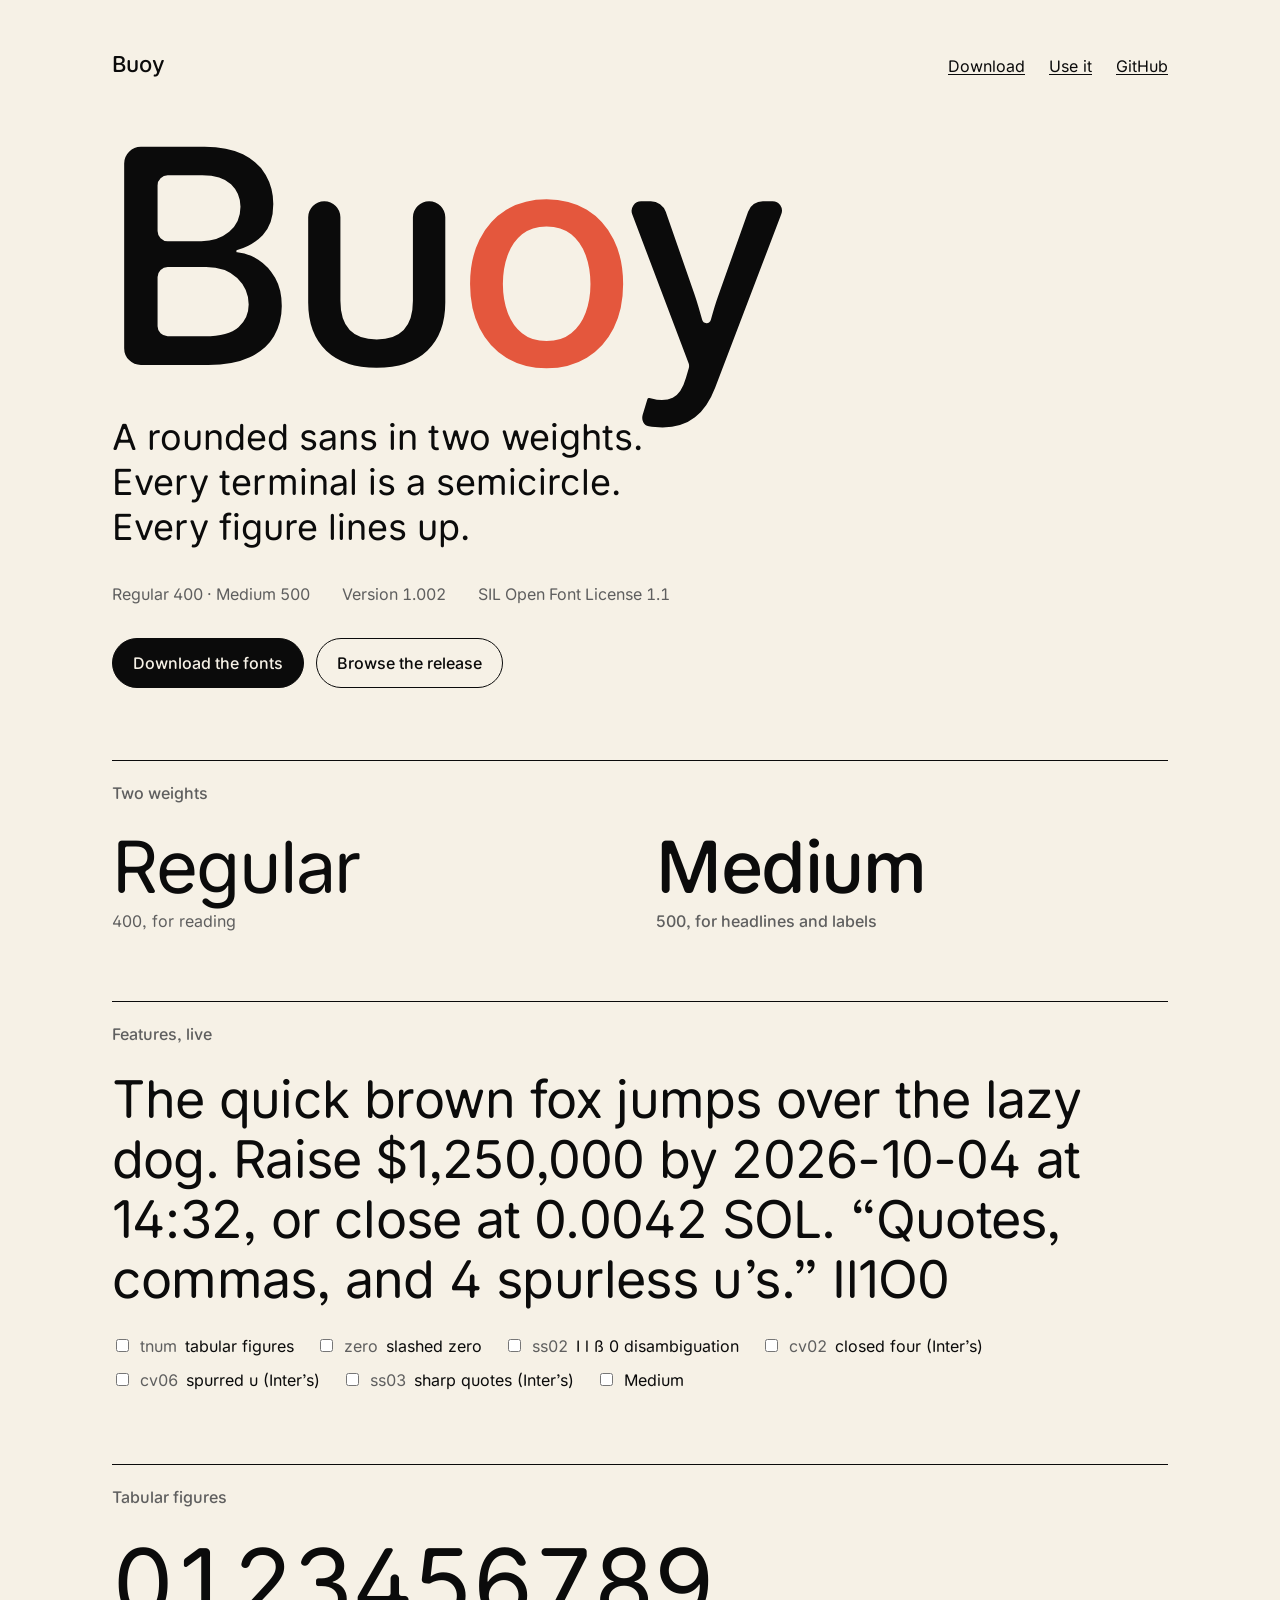
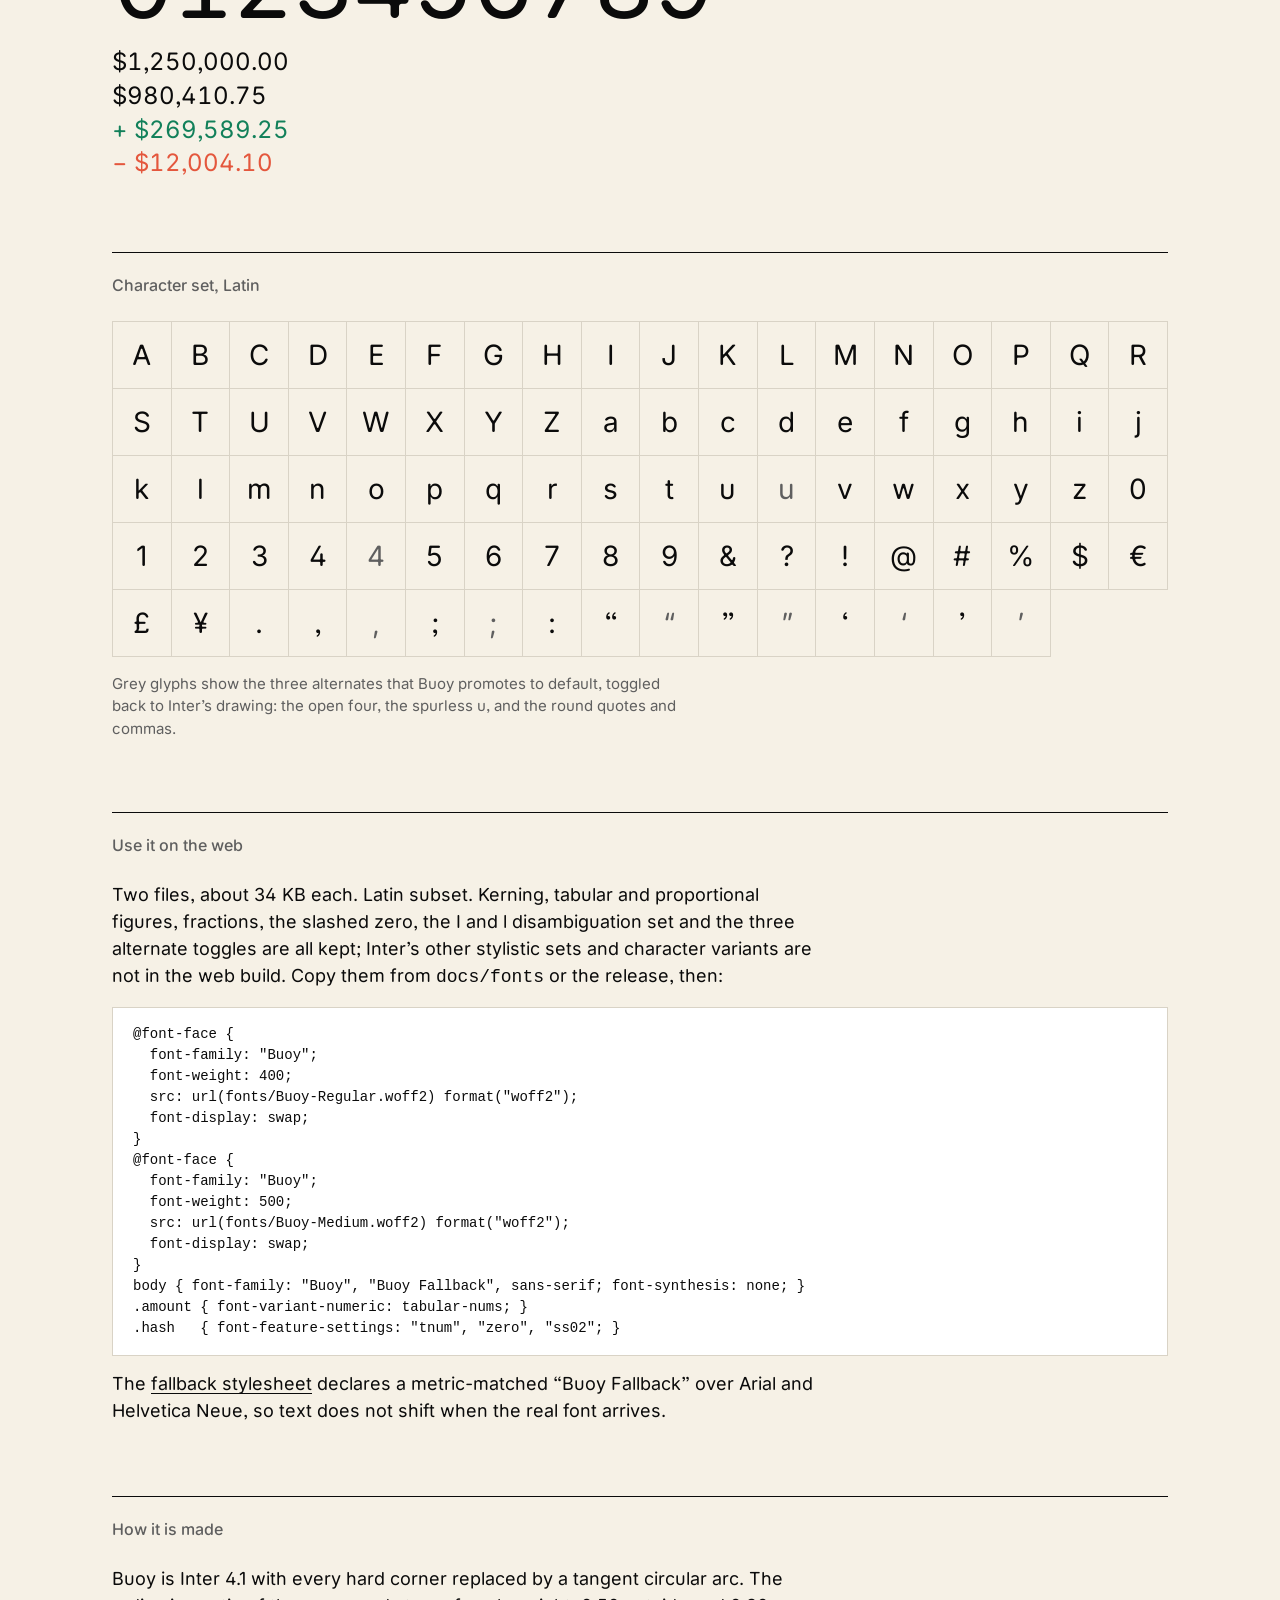
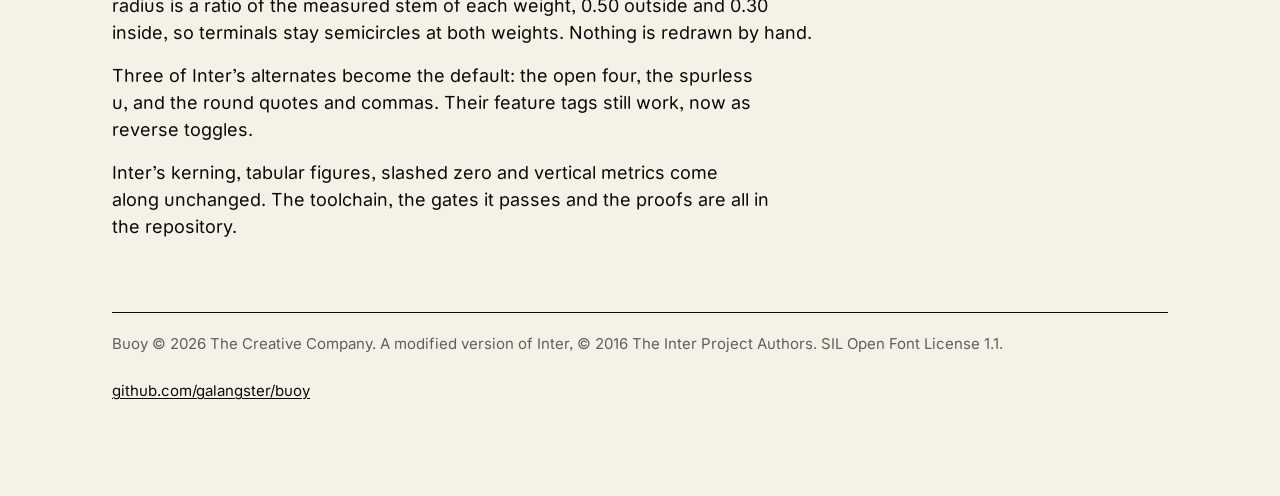
==== docs/index.html @ 255d71ea "Buoy v1.002: The Creative Company, and the claims the audit could not back A 99-agent audit across f" ====
<!doctype html>
<html lang="en">
<head>
<meta charset="utf-8">
<meta name="viewport" content="width=device-width, initial-scale=1">
<title>Buoy</title>
<meta name="description" content="Buoy is a rounded sans in two weights, derived from Inter. Free under the SIL Open Font License.">
<link rel="icon" href="data:image/svg+xml,%3Csvg xmlns='http://www.w3.org/2000/svg' viewBox='0 0 32 32'%3E%3Crect width='32' height='32' fill='%23f6f1e6'/%3E%3Ccircle cx='16' cy='16' r='9' fill='none' stroke='%230b0b0b' stroke-width='5'/%3E%3C/svg%3E">
<meta property="og:type" content="website">
<meta property="og:title" content="Buoy">
<meta property="og:description" content="A rounded sans in two weights. Every terminal is a semicircle. Every figure lines up.">
<meta property="og:url" content="https://galangster.github.io/buoy/">
<meta property="og:image" content="https://galangster.github.io/buoy/hero.png">
<meta name="twitter:card" content="summary_large_image">
<style>
  @font-face { font-family: "Buoy"; font-weight: 400; font-style: normal; font-display: swap; src: url(fonts/Buoy-Regular.woff2) format("woff2"); }
  @font-face { font-family: "Buoy"; font-weight: 500; font-style: normal; font-display: swap; src: url(fonts/Buoy-Medium.woff2) format("woff2"); }
  :root { --paper: #f6f1e6; --ink: #0b0b0b; --soft: #5f5f5f; --line: #d9d3c6; --accent: #e4573d; }
  * { box-sizing: border-box; }
  html { color-scheme: light; }
  body { margin: 0; background: var(--paper); color: var(--ink); font-family: "Buoy", "Helvetica Neue", Arial, sans-serif; font-weight: 400; font-synthesis: none; -webkit-font-smoothing: antialiased; line-height: 1.5; }
  a { color: var(--ink); text-decoration-thickness: 1px; text-underline-offset: 0.14em; }
  a:hover { color: var(--accent); }
  main { max-width: 1120px; margin: 0 auto; padding: 48px 32px 96px; }
  header { display: flex; justify-content: space-between; align-items: baseline; gap: 24px; flex-wrap: wrap; }
  header nav { display: flex; gap: 24px; font-size: 16px; }
  .brand { font-weight: 500; font-size: 22px; }
  .wordmark { font-weight: 500; font-size: clamp(120px, 26vw, 300px); line-height: 0.9; letter-spacing: -0.035em; margin: 40px 0 8px -0.04em; }
  .wordmark span { color: var(--accent); }
  .statement { font-size: clamp(24px, 3.2vw, 36px); line-height: 1.25; max-width: 24ch; margin: 24px 0 0; text-wrap: balance; }
  .meta { display: flex; gap: 32px; flex-wrap: wrap; margin: 32px 0 0; color: var(--soft); font-size: 16px; font-variant-numeric: tabular-nums; }
  .cta { display: flex; gap: 12px; flex-wrap: wrap; margin: 32px 0 0; }
  .cta a { display: inline-block; padding: 12px 20px; border: 1.5px solid var(--ink); border-radius: 999px; text-decoration: none; font-weight: 500; font-size: 16px; }
  .cta a.primary { background: var(--ink); color: var(--paper); }
  .cta a.primary:hover { background: var(--accent); border-color: var(--accent); color: var(--paper); }
  section { border-top: 1.5px solid var(--ink); margin-top: 72px; padding-top: 20px; }
  h2 { font-size: 16px; font-weight: 500; margin: 0 0 24px; color: var(--soft); }
  .weights { display: grid; grid-template-columns: repeat(2, minmax(0, 1fr)); gap: 32px; }
  .weights div { font-size: clamp(40px, 6vw, 72px); line-height: 1.05; letter-spacing: -0.02em; }
  .weights small { display: block; font-size: 16px; letter-spacing: 0; color: var(--soft); margin-top: 8px; }
  .sample { font-size: clamp(28px, 4.4vw, 52px); line-height: 1.15; letter-spacing: -0.015em; margin: 0 0 24px; text-wrap: pretty; }
  .toggles { display: flex; gap: 10px 22px; flex-wrap: wrap; font-size: 16px; }
  .toggles label { display: inline-flex; gap: 8px; align-items: center; cursor: pointer; }
  .toggles code { font-family: inherit; font-variant-numeric: tabular-nums; color: var(--soft); }
  .numerals { font-size: clamp(40px, 8vw, 96px); letter-spacing: -0.02em; line-height: 1.05; font-variant-numeric: tabular-nums; }
  .column { font-size: 24px; font-variant-numeric: tabular-nums; line-height: 1.4; margin-top: 12px; }
  .column .up { color: #12805a; }
  .column .down { color: var(--accent); }
  .grid { display: grid; grid-template-columns: repeat(auto-fill, minmax(56px, 1fr)); border-top: 1px solid var(--line); border-left: 1px solid var(--line); }
  .grid span { padding: 12px 0; text-align: center; font-size: 28px; border-right: 1px solid var(--line); border-bottom: 1px solid var(--line); }
  .grid span.alt { font-feature-settings: "cv02", "cv06", "ss03"; color: var(--soft); }
  .prose { max-width: 64ch; font-size: 18px; }
  .prose p { margin: 0 0 16px; text-wrap: pretty; }
  pre { background: #fff; border: 1px solid var(--line); padding: 16px 20px; overflow-x: auto; font: 14px/1.5 ui-monospace, "SF Mono", Menlo, monospace; }
  footer { margin-top: 72px; padding-top: 20px; border-top: 1.5px solid var(--ink); color: var(--soft); font-size: 15px; display: flex; justify-content: space-between; gap: 24px; flex-wrap: wrap; }
  @media (max-width: 640px) { .weights { grid-template-columns: 1fr; } main { padding: 32px 20px 64px; } }
</style>
</head>
<body>
<main>
  <header>
    <div class="brand">Buoy</div>
    <nav>
      <a href="#download">Download</a>
      <a href="#use">Use it</a>
      <a href="https://github.com/galangster/buoy">GitHub</a>
    </nav>
  </header>

  <h1 class="wordmark">Bu<span>o</span>y</h1>
  <p class="statement">A rounded sans in two weights. Every terminal is a semicircle. Every figure lines up.</p>
  <div class="meta">
    <span>Regular 400 · Medium 500</span>
    <span>Version 1.002</span>
    <span>SIL Open Font License 1.1</span>
  </div>
  <div class="cta" id="download">
    <a class="primary" href="https://github.com/galangster/buoy/releases/latest">Download the fonts</a>
    <a href="https://github.com/galangster/buoy/tree/main/release/v1.002">Browse the release</a>
  </div>

  <section>
    <h2>Two weights</h2>
    <div class="weights">
      <div style="font-weight: 400;">Regular<small>400, for reading</small></div>
      <div style="font-weight: 500;">Medium<small>500, for headlines and labels</small></div>
    </div>
  </section>

  <section>
    <h2>Features, live</h2>
    <p class="sample" id="sample">The quick brown fox jumps over the lazy dog. Raise $1,250,000 by 2026-10-04 at 14:32, or close at 0.0042 SOL. “Quotes, commas, and 4 spurless u’s.” Il1O0</p>
    <div class="toggles">
      <label><input type="checkbox" data-tag="tnum"> <code>tnum</code> tabular figures</label>
      <label><input type="checkbox" data-tag="zero"> <code>zero</code> slashed zero</label>
      <label><input type="checkbox" data-tag="ss02"> <code>ss02</code> I l ß 0 disambiguation</label>
      <label><input type="checkbox" data-tag="cv02"> <code>cv02</code> closed four (Inter’s)</label>
      <label><input type="checkbox" data-tag="cv06"> <code>cv06</code> spurred u (Inter’s)</label>
      <label><input type="checkbox" data-tag="ss03"> <code>ss03</code> sharp quotes (Inter’s)</label>
      <label><input type="checkbox" data-weight="500"> Medium</label>
    </div>
  </section>

  <section>
    <h2>Tabular figures</h2>
    <div class="numerals">0123456789</div>
    <div class="column">
      <div>$1,250,000.00</div>
      <div>$980,410.75</div>
      <div class="up">+ $269,589.25</div>
      <div class="down">− $12,004.10</div>
    </div>
  </section>

  <section>
    <h2>Character set, Latin</h2>
    <div class="grid" id="grid"></div>
    <p class="prose" style="margin-top: 16px; color: var(--soft); font-size: 15px;">Grey glyphs show the three alternates that Buoy promotes to default, toggled back to Inter’s drawing: the open four, the spurless u, and the round quotes and commas.</p>
  </section>

  <section id="use">
    <h2>Use it on the web</h2>
    <div class="prose">
      <p>Two files, about 34 KB each. Latin subset. Kerning, tabular and proportional figures, fractions, the slashed zero, the I and l disambiguation set and the three alternate toggles are all kept; Inter’s other stylistic sets and character variants are not in the web build. Copy them from <code>docs/fonts</code> or the release, then:</p>
    </div>
<pre>@font-face {
  font-family: "Buoy";
  font-weight: 400;
  src: url(fonts/Buoy-Regular.woff2) format("woff2");
  font-display: swap;
}
@font-face {
  font-family: "Buoy";
  font-weight: 500;
  src: url(fonts/Buoy-Medium.woff2) format("woff2");
  font-display: swap;
}
body { font-family: "Buoy", "Buoy Fallback", sans-serif; font-synthesis: none; }
.amount { font-variant-numeric: tabular-nums; }
.hash   { font-feature-settings: "tnum", "zero", "ss02"; }</pre>
    <div class="prose">
      <p>The <a href="fallback.css">fallback stylesheet</a> declares a metric-matched “Buoy Fallback” over Arial and Helvetica Neue, so text does not shift when the real font arrives.</p>
    </div>
  </section>

  <section>
    <h2>How it is made</h2>
    <div class="prose">
      <p>Buoy is Inter 4.1 with every hard corner replaced by a tangent circular arc. The radius is a ratio of the measured stem of each weight, 0.50 outside and 0.30 inside, so terminals stay semicircles at both weights. Nothing is redrawn by hand.</p>
      <p>Three of Inter’s alternates become the default: the open four, the spurless u, and the round quotes and commas. Their feature tags still work, now as reverse toggles.</p>
      <p>Inter’s kerning, tabular figures, slashed zero and vertical metrics come along unchanged. The toolchain, the gates it passes and the proofs are all in the repository.</p>
    </div>
  </section>

  <footer>
    <span>Buoy © 2026 The Creative Company. A modified version of Inter, © 2016 The Inter Project Authors. SIL Open Font License 1.1.</span>
    <a href="https://github.com/galangster/buoy">github.com/galangster/buoy</a>
  </footer>
</main>
<script>
  (function () {
    var sample = document.getElementById('sample');
    var boxes = document.querySelectorAll('.toggles input');
    function apply() {
      var tags = [];
      boxes.forEach(function (b) {
        if (b.dataset.tag && b.checked) tags.push('"' + b.dataset.tag + '"');
        if (b.dataset.weight) sample.style.fontWeight = b.checked ? b.dataset.weight : '400';
      });
      sample.style.fontFeatureSettings = tags.length ? tags.join(', ') : 'normal';
    }
    boxes.forEach(function (b) { b.addEventListener('change', apply); });
    apply();   // browsers restore checkbox state across a reload; start in sync
    var grid = document.getElementById('grid');
    var chars = 'ABCDEFGHIJKLMNOPQRSTUVWXYZabcdefghijklmnopqrstuvwxyz0123456789&?!@#%$€£¥.,;:“”‘’';
    var alts = { '4': 1, 'u': 1, '“': 1, '”': 1, '‘': 1, '’': 1, ',': 1, ';': 1 };
    var html = '';
    for (var i = 0; i < chars.length; i++) {
      var c = chars[i];
      html += '<span>' + c + '</span>';
      if (alts[c]) html += '<span class="alt">' + c + '</span>';
    }
    grid.innerHTML = html;
  })();
</script>
</body>
</html>
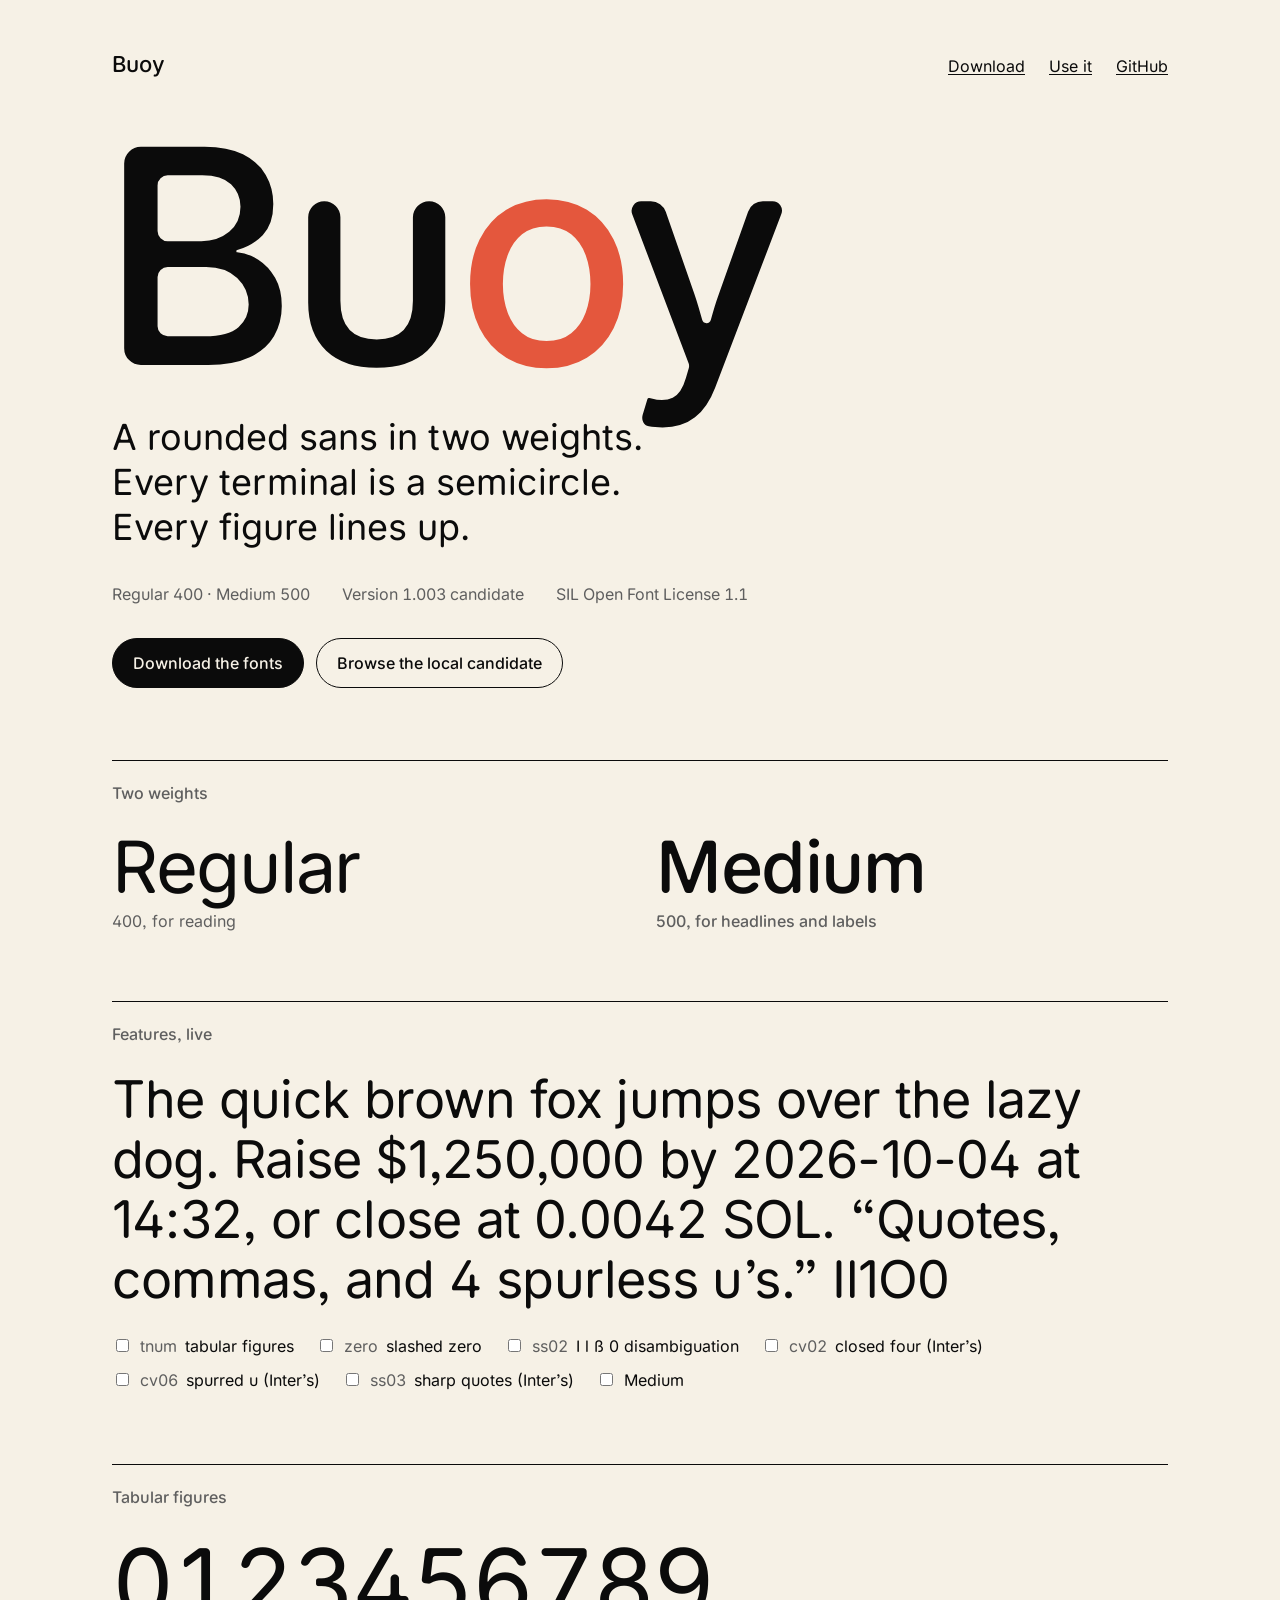
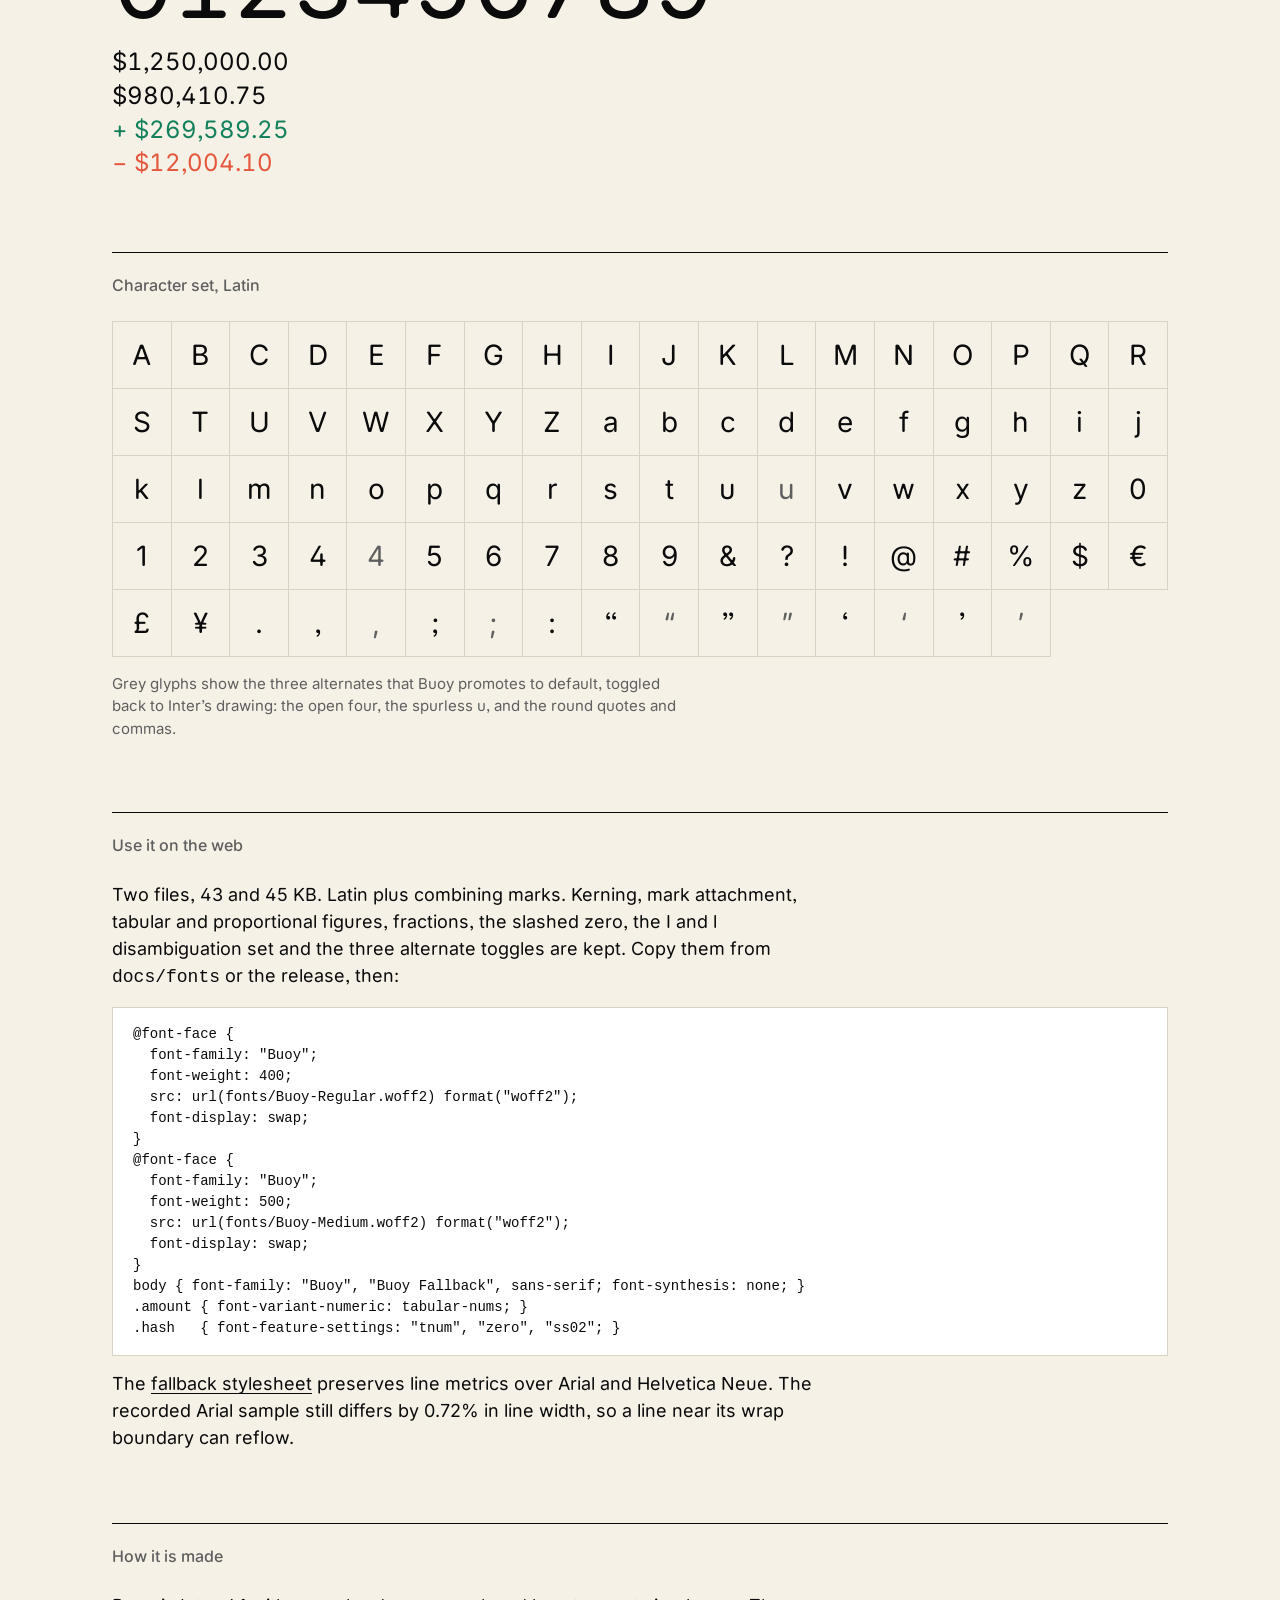
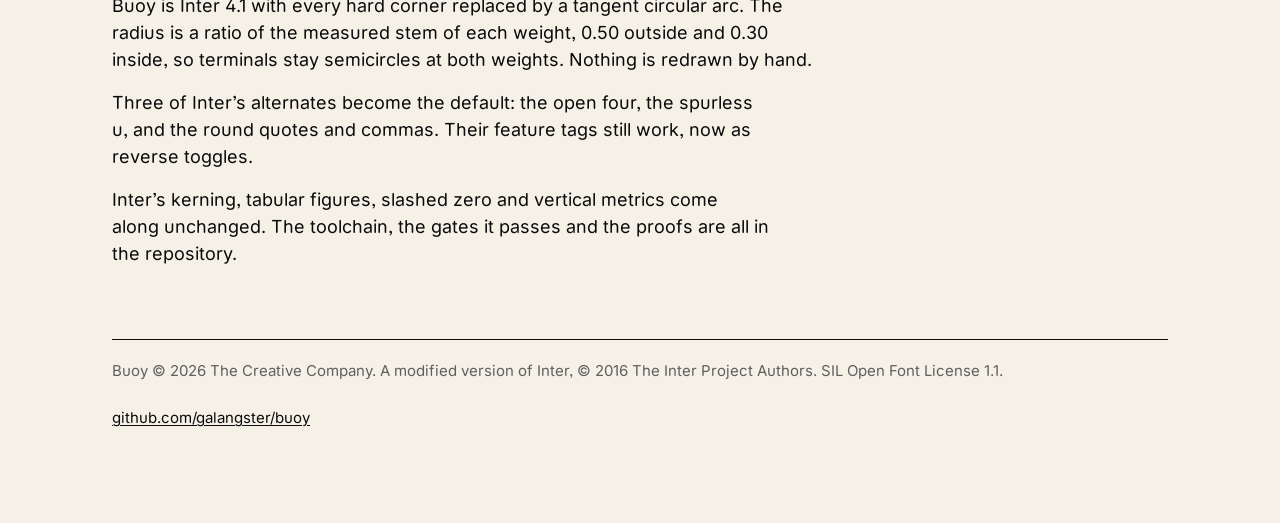
==== commit 6263fb36: "Harden Buoy 1.003 fonts and add native raster validation" ====
--- a/docs/index.html
+++ b/docs/index.html
@@ -10,7 +10,9 @@
 <meta property="og:title" content="Buoy">
 <meta property="og:description" content="A rounded sans in two weights. Every terminal is a semicircle. Every figure lines up.">
 <meta property="og:url" content="https://galangster.github.io/buoy/">
-<meta property="og:image" content="https://galangster.github.io/buoy/hero.png">
+<meta property="og:image" content="https://galangster.github.io/buoy/social-card.png">
+<meta property="og:image:width" content="1200">
+<meta property="og:image:height" content="630">
 <meta name="twitter:card" content="summary_large_image">
 <style>
   @font-face { font-family: "Buoy"; font-weight: 400; font-style: normal; font-display: swap; src: url(fonts/Buoy-Regular.woff2) format("woff2"); }
@@ -71,12 +73,12 @@
   <p class="statement">A rounded sans in two weights. Every terminal is a semicircle. Every figure lines up.</p>
   <div class="meta">
     <span>Regular 400 · Medium 500</span>
-    <span>Version 1.002</span>
+    <span>Version 1.003 candidate</span>
     <span>SIL Open Font License 1.1</span>
   </div>
   <div class="cta" id="download">
     <a class="primary" href="https://github.com/galangster/buoy/releases/latest">Download the fonts</a>
-    <a href="https://github.com/galangster/buoy/tree/main/release/v1.002">Browse the release</a>
+    <a href="../release/v1.003/">Browse the local candidate</a>
   </div>
 
   <section>
@@ -121,7 +123,7 @@
   <section id="use">
     <h2>Use it on the web</h2>
     <div class="prose">
-      <p>Two files, about 34 KB each. Latin subset. Kerning, tabular and proportional figures, fractions, the slashed zero, the I and l disambiguation set and the three alternate toggles are all kept; Inter’s other stylistic sets and character variants are not in the web build. Copy them from <code>docs/fonts</code> or the release, then:</p>
+      <p>Two files, 43 and 45 KB. Latin plus combining marks. Kerning, mark attachment, tabular and proportional figures, fractions, the slashed zero, the I and l disambiguation set and the three alternate toggles are kept. Copy them from <code>docs/fonts</code> or the release, then:</p>
     </div>
 <pre>@font-face {
   font-family: "Buoy";
@@ -139,7 +141,7 @@
 .amount { font-variant-numeric: tabular-nums; }
 .hash   { font-feature-settings: "tnum", "zero", "ss02"; }</pre>
     <div class="prose">
-      <p>The <a href="fallback.css">fallback stylesheet</a> declares a metric-matched “Buoy Fallback” over Arial and Helvetica Neue, so text does not shift when the real font arrives.</p>
+      <p>The <a href="fallback.css">fallback stylesheet</a> preserves line metrics over Arial and Helvetica Neue. The recorded Arial sample still differs by 0.72% in line width, so a line near its wrap boundary can reflow.</p>
     </div>
   </section>
 
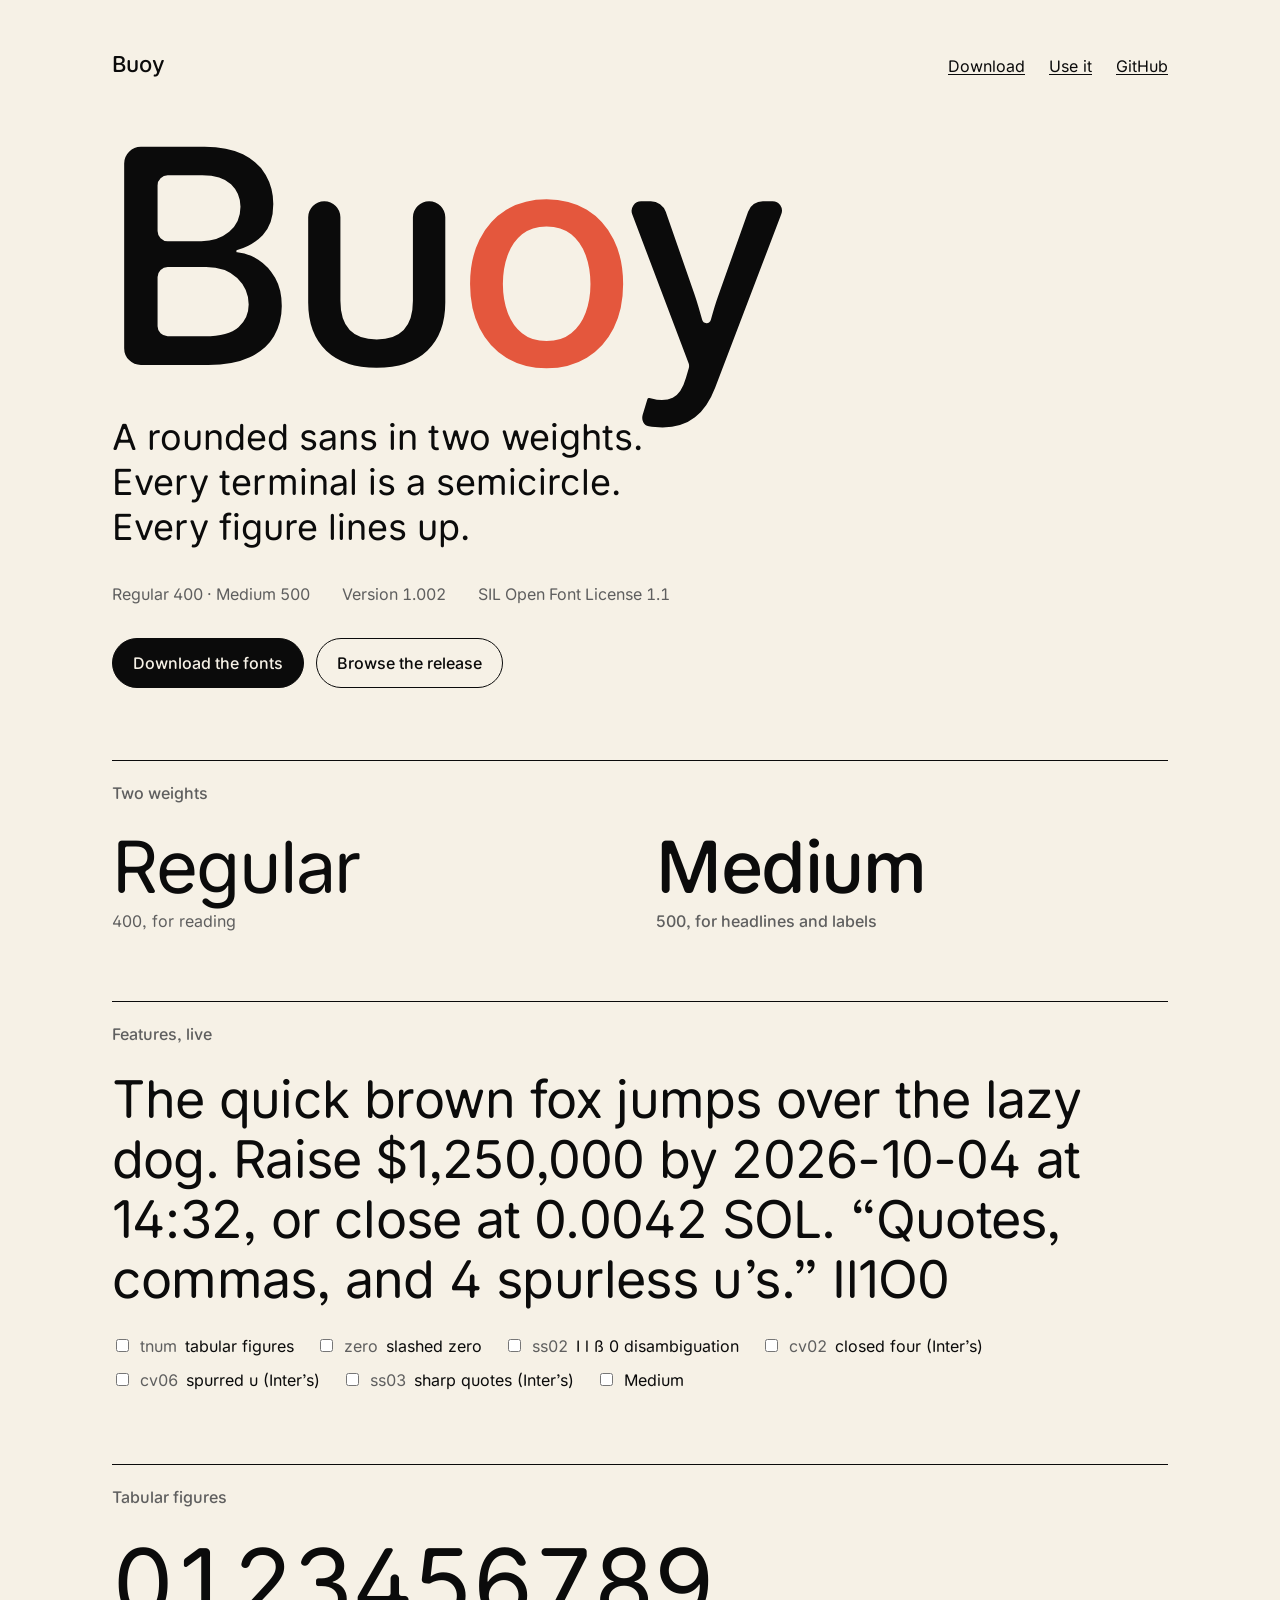
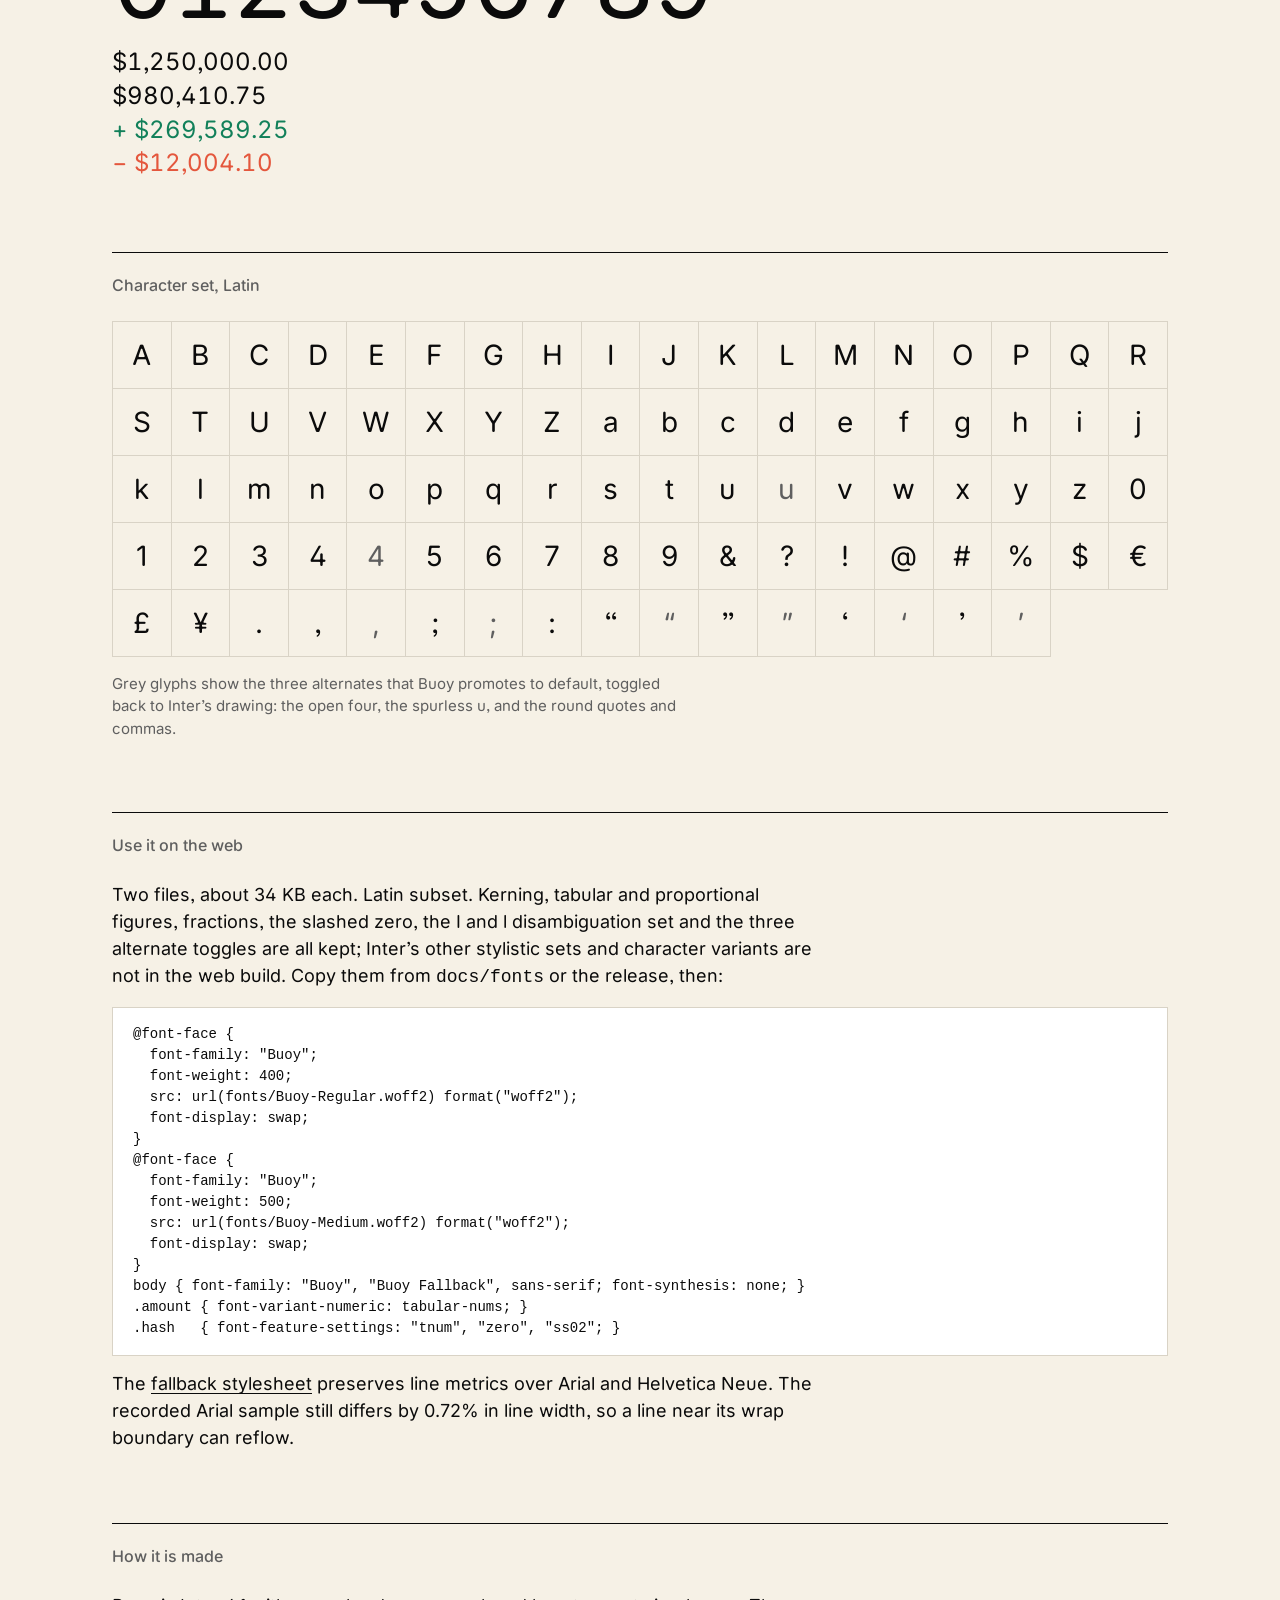
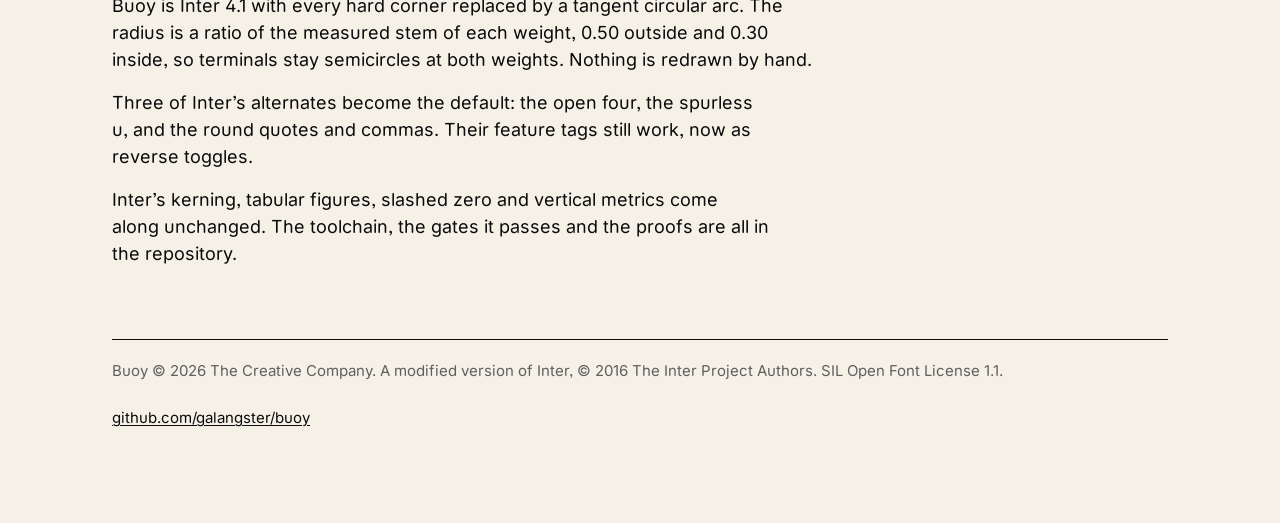
==== commit 972f85da: "Record Fable approval and preserve released Buoy specimen" ====
--- a/docs/index.html
+++ b/docs/index.html
@@ -73,12 +73,12 @@
   <p class="statement">A rounded sans in two weights. Every terminal is a semicircle. Every figure lines up.</p>
   <div class="meta">
     <span>Regular 400 · Medium 500</span>
-    <span>Version 1.003 candidate</span>
+    <span>Version 1.002</span>
     <span>SIL Open Font License 1.1</span>
   </div>
   <div class="cta" id="download">
     <a class="primary" href="https://github.com/galangster/buoy/releases/latest">Download the fonts</a>
-    <a href="../release/v1.003/">Browse the local candidate</a>
+    <a href="https://github.com/galangster/buoy/tree/main/release/v1.002">Browse the release</a>
   </div>
 
   <section>
@@ -123,7 +123,7 @@
   <section id="use">
     <h2>Use it on the web</h2>
     <div class="prose">
-      <p>Two files, 43 and 45 KB. Latin plus combining marks. Kerning, mark attachment, tabular and proportional figures, fractions, the slashed zero, the I and l disambiguation set and the three alternate toggles are kept. Copy them from <code>docs/fonts</code> or the release, then:</p>
+      <p>Two files, about 34 KB each. Latin subset. Kerning, tabular and proportional figures, fractions, the slashed zero, the I and l disambiguation set and the three alternate toggles are all kept; Inter’s other stylistic sets and character variants are not in the web build. Copy them from <code>docs/fonts</code> or the release, then:</p>
     </div>
 <pre>@font-face {
   font-family: "Buoy";
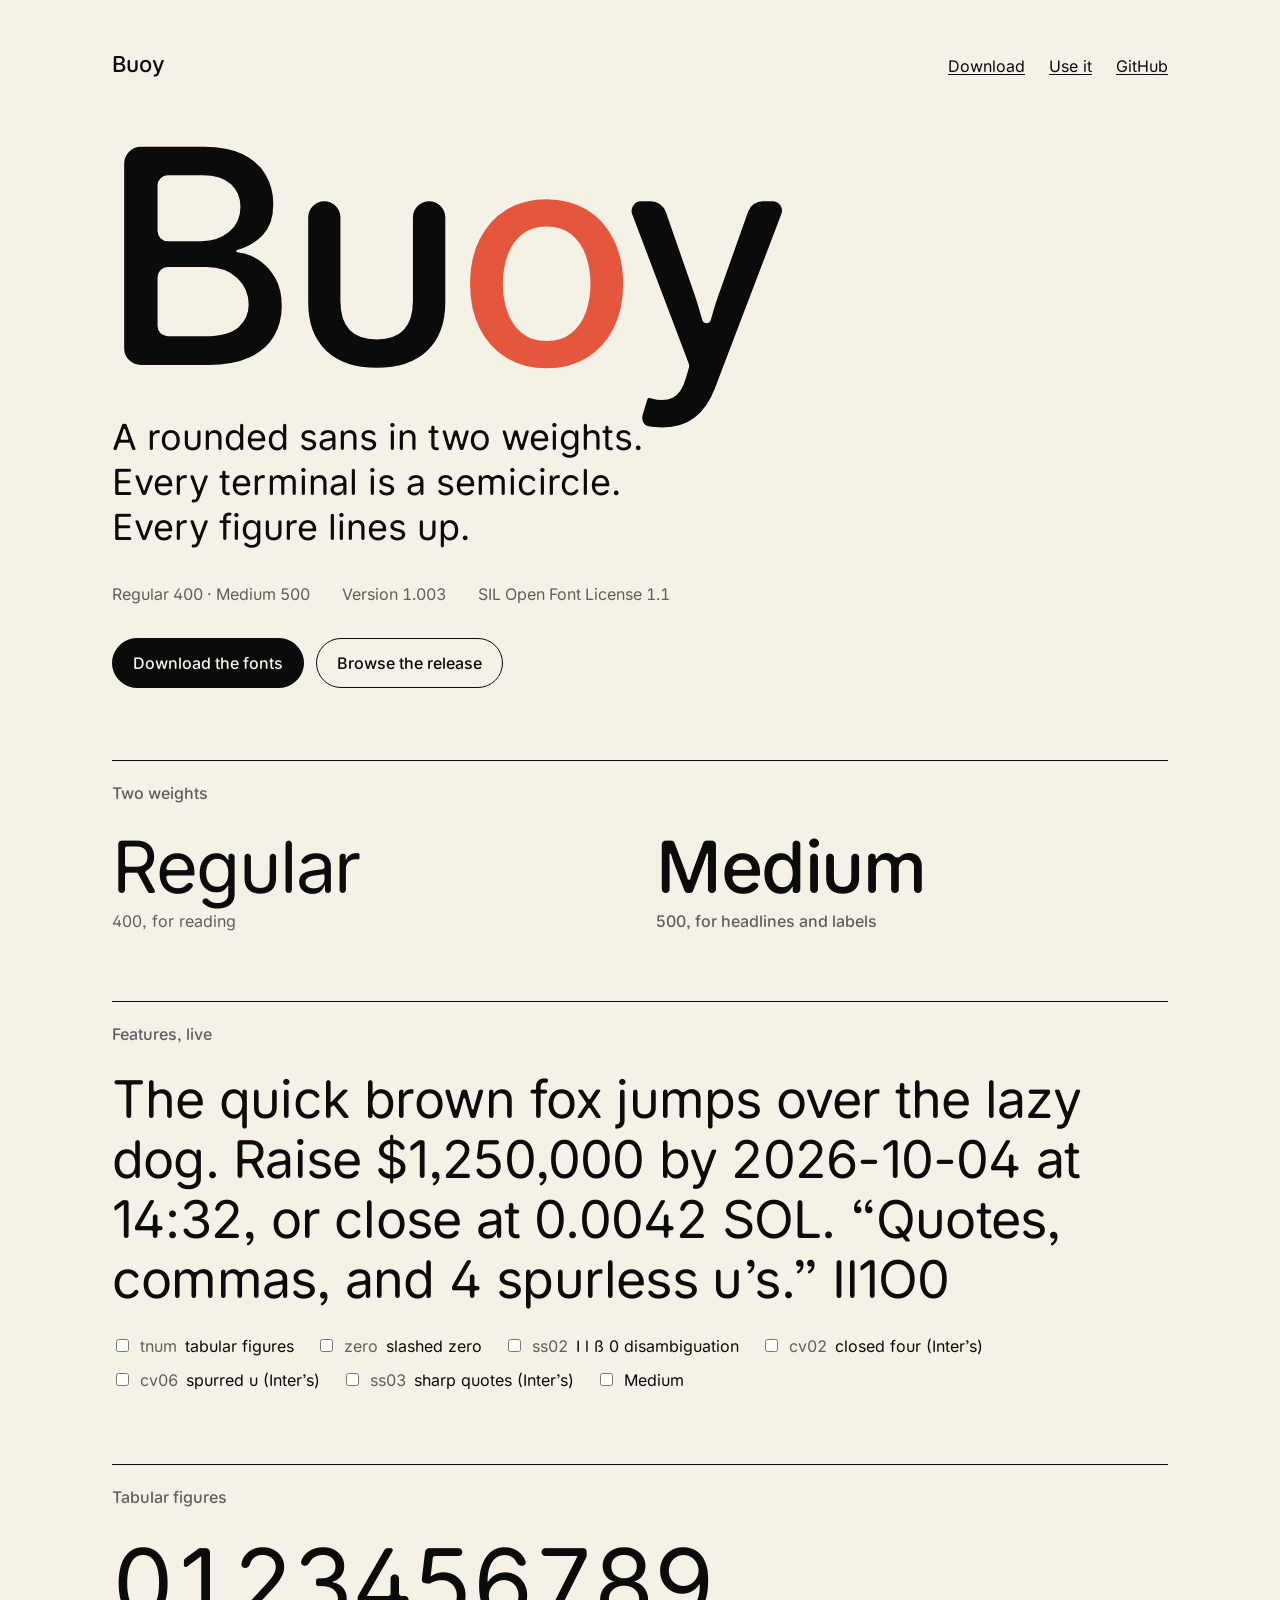
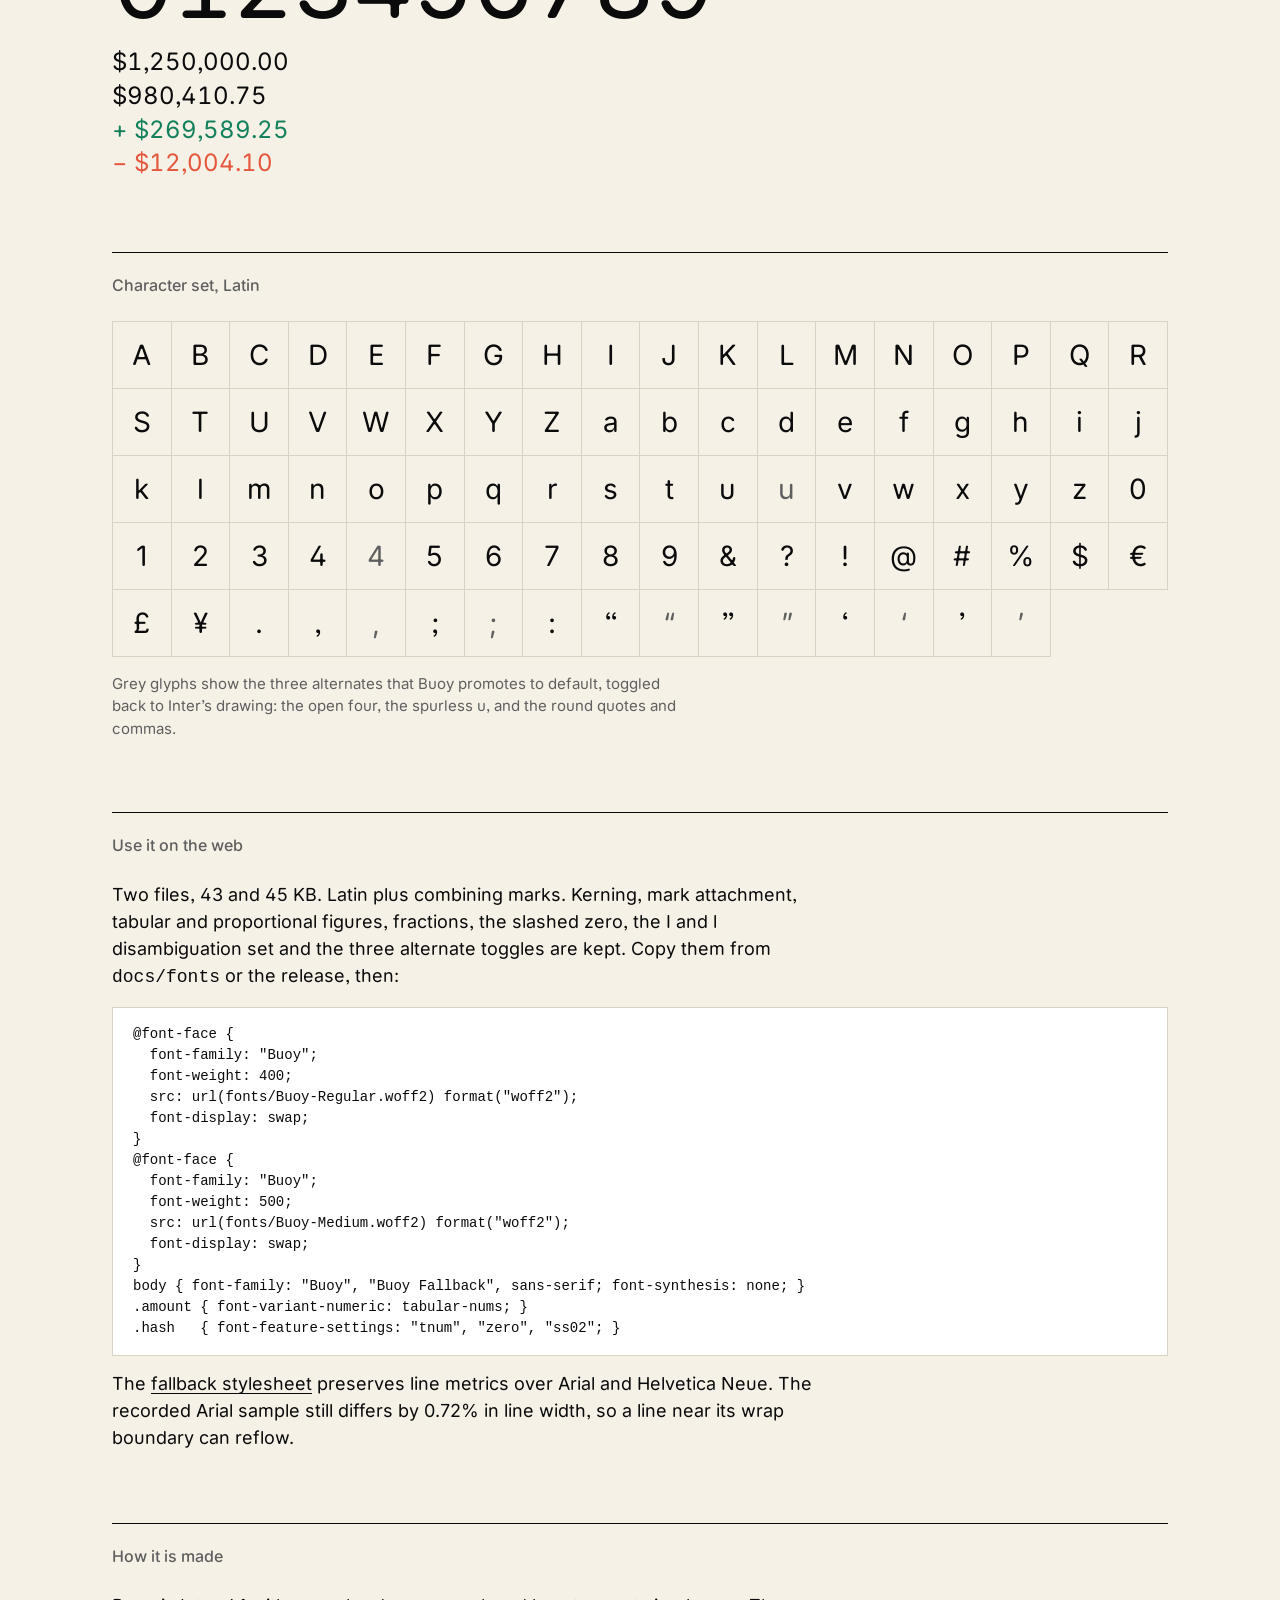
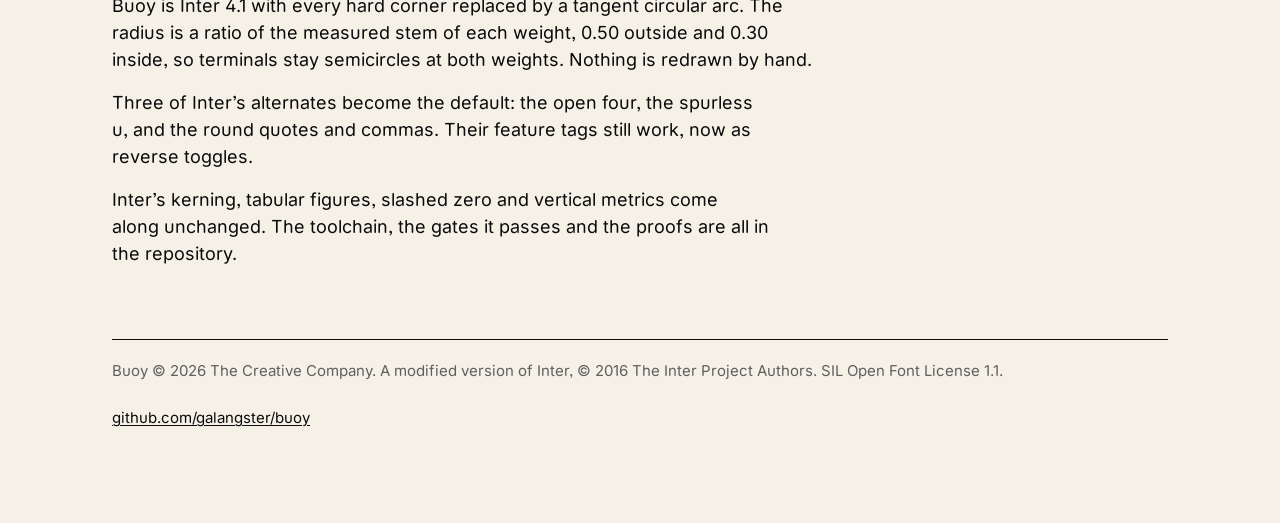
==== commit a5725935: "Update public specimen to released Buoy 1.003" ====
--- a/docs/index.html
+++ b/docs/index.html
@@ -73,12 +73,12 @@
   <p class="statement">A rounded sans in two weights. Every terminal is a semicircle. Every figure lines up.</p>
   <div class="meta">
     <span>Regular 400 · Medium 500</span>
-    <span>Version 1.002</span>
+    <span>Version 1.003</span>
     <span>SIL Open Font License 1.1</span>
   </div>
   <div class="cta" id="download">
-    <a class="primary" href="https://github.com/galangster/buoy/releases/latest">Download the fonts</a>
-    <a href="https://github.com/galangster/buoy/tree/main/release/v1.002">Browse the release</a>
+    <a class="primary" href="https://github.com/galangster/buoy/releases/tag/v1.003">Download the fonts</a>
+    <a href="https://github.com/galangster/buoy/tree/v1.003/release/v1.003">Browse the release</a>
   </div>
 
   <section>
@@ -123,7 +123,7 @@
   <section id="use">
     <h2>Use it on the web</h2>
     <div class="prose">
-      <p>Two files, about 34 KB each. Latin subset. Kerning, tabular and proportional figures, fractions, the slashed zero, the I and l disambiguation set and the three alternate toggles are all kept; Inter’s other stylistic sets and character variants are not in the web build. Copy them from <code>docs/fonts</code> or the release, then:</p>
+      <p>Two files, 43 and 45 KB. Latin plus combining marks. Kerning, mark attachment, tabular and proportional figures, fractions, the slashed zero, the I and l disambiguation set and the three alternate toggles are kept. Copy them from <code>docs/fonts</code> or the release, then:</p>
     </div>
 <pre>@font-face {
   font-family: "Buoy";
